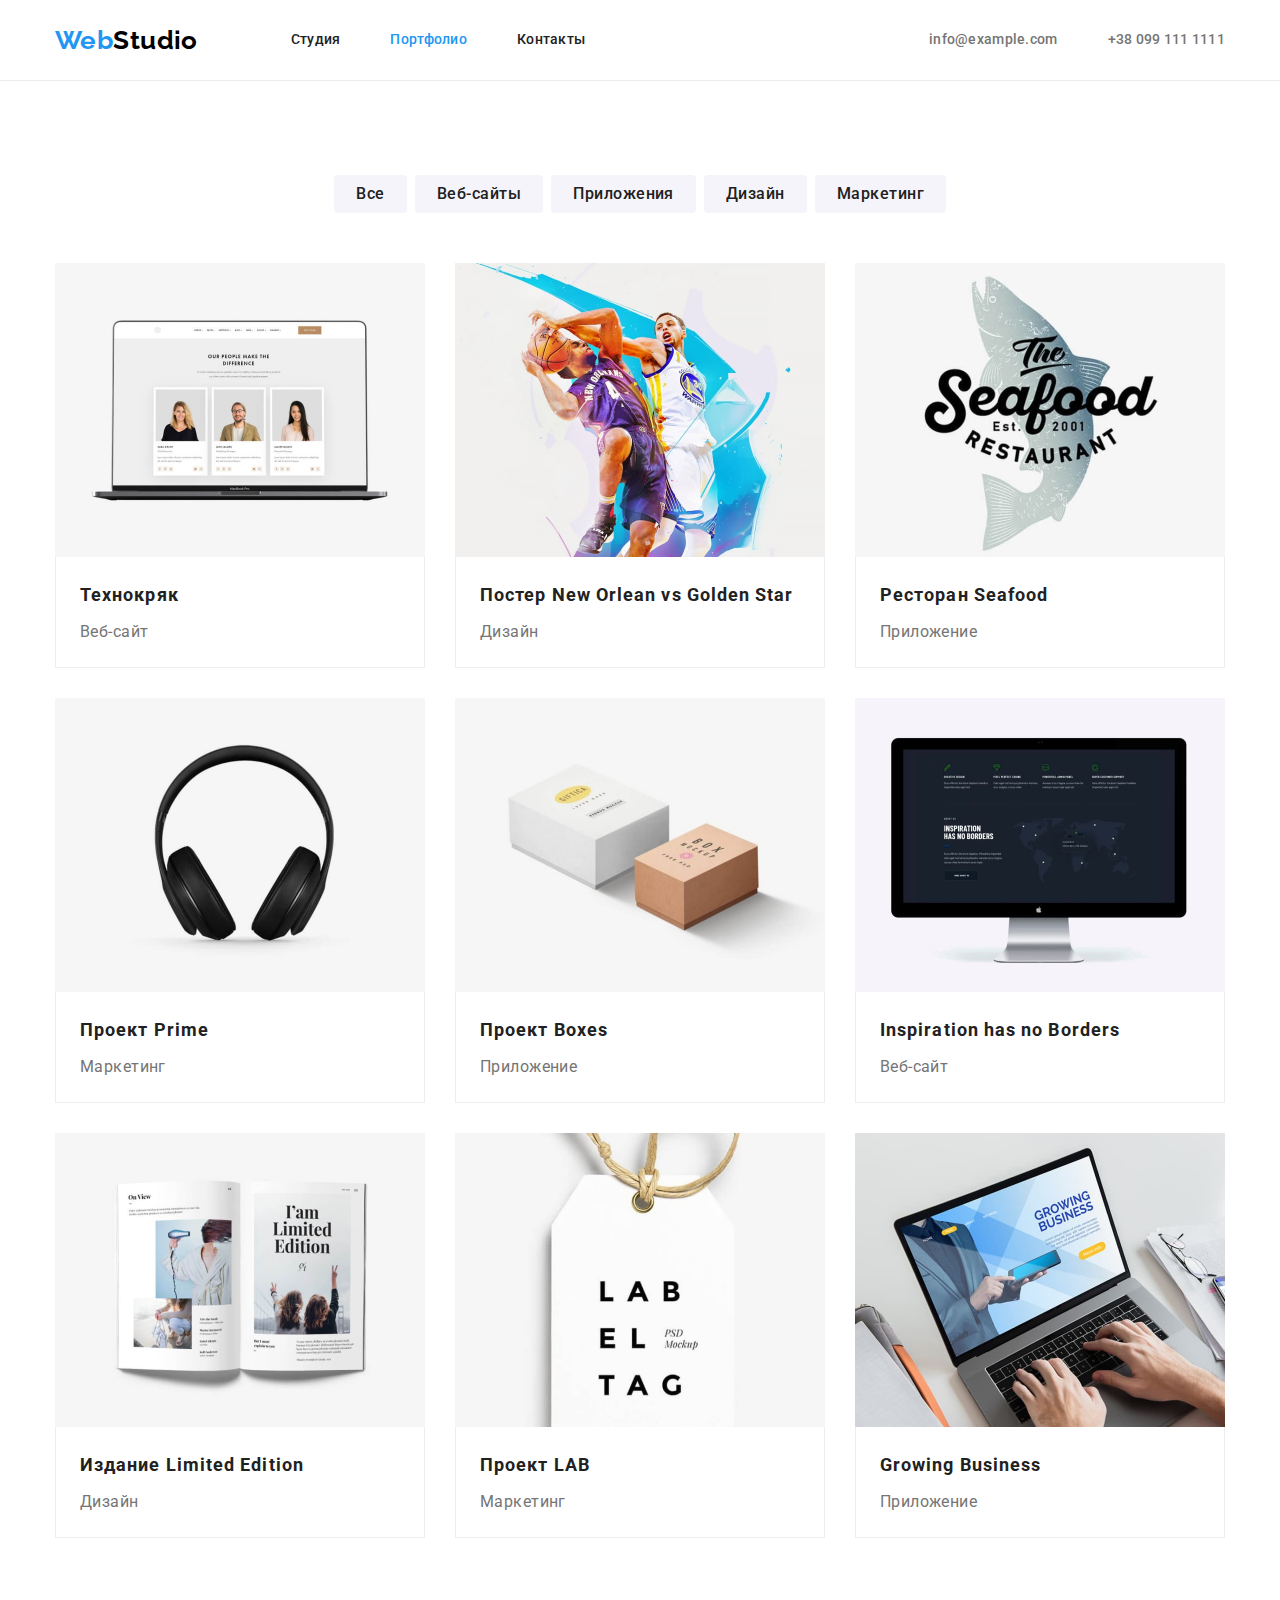
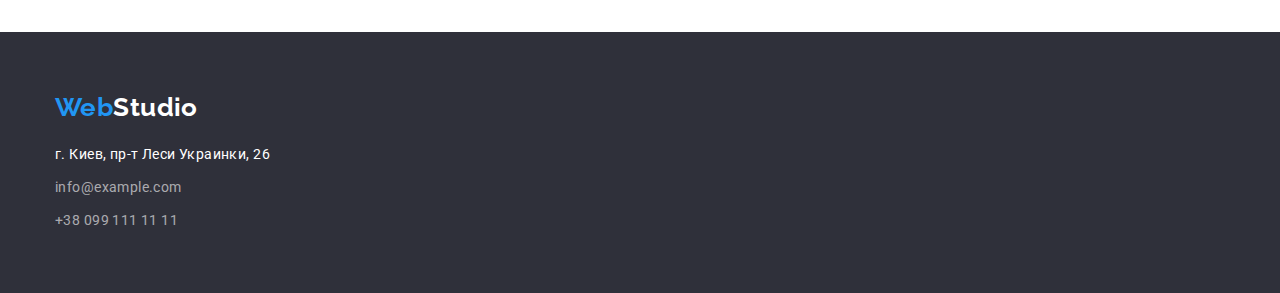
==== portfolio.html @ 6ee9e729 "Initial commit" ====
<!DOCTYPE html>
<html lang="ru">
<head>
    <meta charset="UTF-8">
    <meta http-equiv="X-UA-Compatible" content="IE=edge">
    <meta name="viewport" content="width=device-width, initial-scale=1.0">
    <title>Портфолио</title>
    <link rel="preconnect" href="https://fonts.googleapis.com">
    <link rel="preconnect" href="https://fonts.gstatic.com" crossorigin>
    <link href="https://fonts.googleapis.com/css2?family=Raleway:wght@700&family=Roboto:wght@400;500;700;900&display=swap" rel="stylesheet">
    <link rel="stylesheet" href="https://cdnjs.cloudflare.com/ajax/libs/modern-normalize/1.1.0/modern-normalize.min.css">
    <link rel="stylesheet" href="./css/styles.css">
</head>

<body>
    <header class="page-header">
        <div class="container main-nav">
            <nav class="header-nav">
                <a class="logo link" href="./index.html"><span class="first-part">Web</span><span class="second-part">Studio</span></a>
                <ul class="menu list">
                    <li class="menu-item"><a class="menu link" href="./index.html">Студия</a></li>
                    <li class="menu-item"><a class="menu link current" href="./portfolio.html">Портфолио</a></li>
                    <li class="menu-item"><a class="menu link" href="">Контакты</a></li>
                </ul>
            </nav>
            <ul class="header-contact list">
                <li class="header-contact-item"><a class="header-contact link" href="mailto:info@example.com">info@example.com</a></li>
                <li class="header-contact-item"><a class="header-contact link" href="tel:+380991111111">+38 099 111 1111</a></li>
            </ul>
        </div>
    </header>

<main>
    <section class="section">
        <div class="container">
        <h1 class="portfolio-hero">Портфолио</h1>
        <ul class="filter list">
            <li class="filter-item"><button class="btn-filter" type="button">Все</button></li>
            <li class="filter-item"><button class="btn-filter" type="button">Веб-сайты</button></li>
            <li class="filter-item"><button class="btn-filter" type="button">Приложения</button></li>
            <li class="filter-item"><button class="btn-filter" type="button">Дизайн</button></li>
            <li class="filter-item"><button class="btn-filter" type="button">Маркетинг</button></li>
        </ul>
        <ul class="work list">
            <li class="work-item">
                <a class="work link" href="">
                    <img src="./images/portfolio/image-1.jpg" alt="Веб-страница на ноутбуке" width="370" height="294">
                    <div class="project"> 
                        <h2 class="product">Технокряк</h2>
                        <p class="type">Веб-сайт</p>
                    </div>
                </a>
            </li>
            <li class="work-item">
                <a class="work link" href="">
                    <img src="./images/portfolio/image-2.jpg" alt="Баскетбольный матч" width="370" height="294">
                    <div class="project">
                        <h2 class="product">Постер New Orlean vs Golden Star</h2>
                        <p class="type">Дизайн</p>
                    </div> 
                </a>
            </li>
            <li class="work-item">
                <a class="work link" href="">
                    <img src="./images/portfolio/image-3.jpg" alt="Логотип ресторана" width="370" height="294">
                    <div class="project"> 
                        <h2 class="product">Ресторан Seafood</h2>
                        <p class="type">Приложение</p>
                    </div>
                </a>
            </li>
            <li class="work-item">
                <a class="work link" href="">
                    <img src="./images/portfolio/image-4.jpg" alt="Полноразмерные наушники" width="370" height="294">
                    <div class="project"> 
                        <h2 class="product">Проект Prime</h2>
                        <p class="type">Маркетинг</p>
                    </div>
                </a>
            </li>
            <li class="work-item">
                <a class="work link" href="">
                    <img src="./images/portfolio/image-5.jpg" alt="Коробки с логотипами" width="370" height="294">
                    <div class="project"> 
                        <h2 class="product">Проект Boxes</h2>
                        <p class="type">Приложение</p>
                    </div>
                </a>
            </li>
            <li class="work-item">
                <a class="work link" href="">
                    <img src="./images/portfolio/image-6.jpg" alt="Веб-страница на компьютере" width="370" height="294">
                    <div class="project">
                        <h2 class="product">Inspiration has no Borders</h2>
                        <p class="type">Веб-сайт</p>
                    </div>
                </a>
            </li>
            <li class="work-item">
                <a class="work link" href="">
                    <img src="./images/portfolio/image-7.jpg" alt="Разворот журнала" width="370" height="294">
                    <div class="project">
                        <h2 class="product">Издание Limited Edition</h2>
                        <p class="type">Дизайн</p>
                    </div>
                </a>
            </li>
            <li class="work-item">
                <a class="work link" href="">
                    <img src="./images/portfolio/image-8.jpg" alt="Лейбл" width="370" height="294">
                    <div class="project">
                        <h2 class="product">Проект LAB</h2>
                        <p class="type">Маркетинг</p>
                    </div>
                </a>
            </li>
            <li class="work-item">
                <a class="work link" href="">
                    <img src="./images/portfolio/image-9.jpg" alt="Человек на веб-странице" width="370" height="294">
                    <div class="project">
                        <h2 class="product">Growing Business</h2>
                        <p class="type">Приложение</p>
                    </div>
                </a>
            </li> 
        </ul>
        </div>
    </section>
</main>

<footer class="page-footer">
    <div class="container">
        <a class="logo link" href="./index.html"><span class="first-part">Web</span><span class="second-part">Studio</span></a>
        <address>
            <p class="phys-adress">г. Киев, пр-т Леси Украинки, 26</p>
            <ul class="footer-contact list">
                <li class="footer-item"><a class="footer-contact link" href="mailto:info@example.com">info@example.com</a></li>
                <li class="footer-item"><a class="footer-contact link" href="tel:+380991111111">+38 099 111 11 11</a></li>
            </ul>
        </address>
    </div>
</footer>
</body>
</html>
---- css/styles.css ----
:root {
    --main-text-color: #757575;
    --secondary-text-color: #212121;
    --second-logo-color: #000000;
    --accent-color: #FFFFFF;
    --footer-contact-color: rgba(255, 255, 255, 0.6);
    --secondary-background-color: #2F303A;
    --accent-background-color: #F5F4FA;
    --hover-color: #2196F3;
    --main-button-hover-color: #188CE8;
    --filter-button-bgc-color: rgba(245, 244, 250, 1)
}

.list {
    list-style: none;
    margin: 0;
    padding: 0;
}

.link {
    text-decoration: none;
    margin: 0;
    padding: 0;
}

img {
    display: block;
    max-width: 100%;
    height: auto;
}

.menu.link.current {
    color: var(--hover-color);
}

.container {
    width: 1200px;
    padding-left: 15px;
    padding-right: 15px;
    margin-left: auto;
    margin-right: auto;
}

.section {
    padding-top: 94px;
    padding-bottom: 94px;
}

body {
    font-family: 'Roboto', 'Arial', sans-serif;
    font-style: normal;
    font-weight: 400;
    font-size: 14px;
    line-height: 1.14; 
    letter-spacing: 0.03em;
    
    color: var(--main-text-color);
    background-color: var(--accent-color);
}

.page-header {
    border-bottom: 1px solid rgb(236,236,236);
}

.container.main-nav,
.header-nav {
    display: flex;
    align-items: center;
}

.logo.link {
    font-family: 'Raleway', "Arial", sans-serif;
    font-weight: 700;
    font-size: 26px;
    line-height: 1.19;

    margin-right: 93px;
}

.first-part {
    color: var(--hover-color);
}

.page-header .second-part {
    color: var(--second-logo-color);
}

.page-footer .second-part {
    color: var(--accent-color);
}

.menu.list, 
.header-contact.list {
    display: flex ;
}

.header-contact.list {
    margin-left: auto;
}

.menu-item {
    margin-right: 50px;
}

.menu-item:last-child {
    margin-right: 0;
}

.menu.link,
.header-contact.link {
    font-weight: 500;
    letter-spacing: 0.02em;
    
    color: var(--secondary-text-color);

    display: block;
    padding-top: 32px;
    padding-bottom: 32px;
}

.header-contact-item {
    margin-right: 50px;
}

.header-contact-item:last-child{
    margin-right: 0;
}

.header-contact.link {
    color: var(--main-text-color); 
}

.menu.link:hover,
.menu.link:focus,
.header-contact.link:hover,
.header-contact.link:focus,
.footer-contact.link:hover,
.footer-contact.link:focus {
    color: var(--hover-color);
}

.banner,
.page-footer {
    background-color: var(--secondary-background-color);
}

.banner {
    padding-top: 200px;
    padding-bottom: 200px;
    text-align: center; 
}

.hero {
    font-weight: 900;
    font-size: 44px;
    line-height: 1.36;
    letter-spacing: 0.06em;
    text-transform: uppercase;
    
    color: var(--accent-color);
    
    text-align: center;

    margin-top: 0;
    margin-bottom: 30px;
    margin-left: auto;
    margin-right: auto;
    width: 696px;
}

.btn {
    font-family: inherit;
    font-weight: 700;
    font-size: 16px;
    line-height: 1.88;
    letter-spacing: 0.06em;
    cursor: pointer;

    color: var(--accent-color);
    background-color: var(--hover-color);

    min-width: 200px;
    padding: 10px 32px;
    border: none;
    border-radius: 4px;
}

.btn:hover {
    background-color: var(--main-button-hover-color);
}

.section-title {
    font-weight: 700;
    font-size: 36px;
    line-height: 1.16;

    color: var(--secondary-text-color);

    margin-top: 0;
    margin-bottom: 50px;
    text-align: center;
}

.none {
    display: none;
}

.benefits.section {
    padding-bottom: 0;
}

.main-title {
    display: none;
}

.benefits.list {
    display: flex;
    justify-content: center;
}

.benefits-item {
    width: 270px;

    margin-right: 30px;
}

.benefits-item:last-child {
    margin-right: 0;
}

.benefits-title {
    font-weight: 700;
    font-size: 14px;
    text-transform: uppercase;
    
    color: var(--secondary-text-color);

    margin-top: 0;
    margin-bottom: 10px;
}

.text {
    line-height: 1.71;
    margin-top: 0;
    margin-bottom: 0;
}

.occupation.list {
    display: flex;
    justify-content: center;
}

.occupation-item {
    margin-right: 30px;
}

.occupation-item:last-child {
    margin-right: 0;
}

.team {
    background-color: var(--accent-background-color);
}

.team.list {
    display: flex;
    justify-content: center;
}

.team-item {
    margin-right: 30px;
}

.team-item:last-child {
    margin-right: 0;
}

.name {
    font-weight: 500;
    font-size: 16px;
    line-height: 1.19;

    color: var(--secondary-text-color);

    margin-top: 0;
    margin-bottom: 10;
}

.profession {
    font-size: 16px;
    line-height: 1.19;

    margin-top: 0;
    margin-bottom: 0;
}

.worker {
    background-color: var(--accent-color);
    text-align: center;
    padding: 30px 59px;
}

.page-footer {
    padding-top: 60px;
    padding-bottom: 60px;
}

.page-footer .logo.link {
    display: block;
    margin-right: 0;
    margin-bottom: 20px;
}

.phys-adress {
    font-style: normal;
    line-height: 1.71;
    
    color: var(--accent-color);

    margin-top: 0;
    margin-bottom: 9px;
}

.footer-item {
    margin-bottom: 9px;
}

.footer-item:last-child {
    margin-bottom: 0;
}

.footer-contact.link {
    font-style: normal;
    line-height: 1.71;
    
    color: var(--footer-contact-color);
}

/* P O R T F O L I O  */

.portfolio-hero {
    display: none;
}

.filter.list {
    display: flex;
    justify-content: center;
    margin-bottom: 50px;
}

.filter-item {
    margin-right: 8px;
}

.filter-item:last-child {
    margin-right: 0;
}

.product {
    font-weight: 700;
    font-size: 18px;
    line-height: 2;
    letter-spacing: 0.06em;
    
    color: var(--secondary-text-color);

    margin-top: 0;
    margin-bottom: 4px;
    text-align: left;
}

.type {
    font-size: 16px;
    line-height: 1.88;
   
    color: var(--main-text-color);

    margin-top: 0;
    margin-bottom: 0;
}

.btn-filter {
    font-family: inherit;
    font-weight: 500;
    font-size: 16px;
    line-height: 1.62;
    letter-spacing: 0.03em;
    
    color: var(--secondary-text-color);
    background-color: var(--filter-button-bgc-color);

    min-width: 73px;
    padding: 6px 22px;
    border: none;
    border-radius: 4px;

    cursor: pointer;
}

.btn-filter:hover,
.btn-filter:focus {
    color: var(--accent-color);
    background-color: var(--hover-color);
}

.work.list {
    display: flex;
    flex-wrap: wrap;
}

.work-item {
    width: calc((100% - 60px) / 3);
    margin-right: 30px;
    margin-bottom: 30px;
}

.work-item:nth-child(3n) {
    margin-right: 0;
} 

.work-item:nth-last-child(-n+3) {
    margin-bottom: 0;
}

.project {
    border-right: 1px solid #eeeeee;
    border-left: 1px solid #eeeeee;
    border-bottom: 1px solid #eeeeee;
    padding: 20px 24px;
}
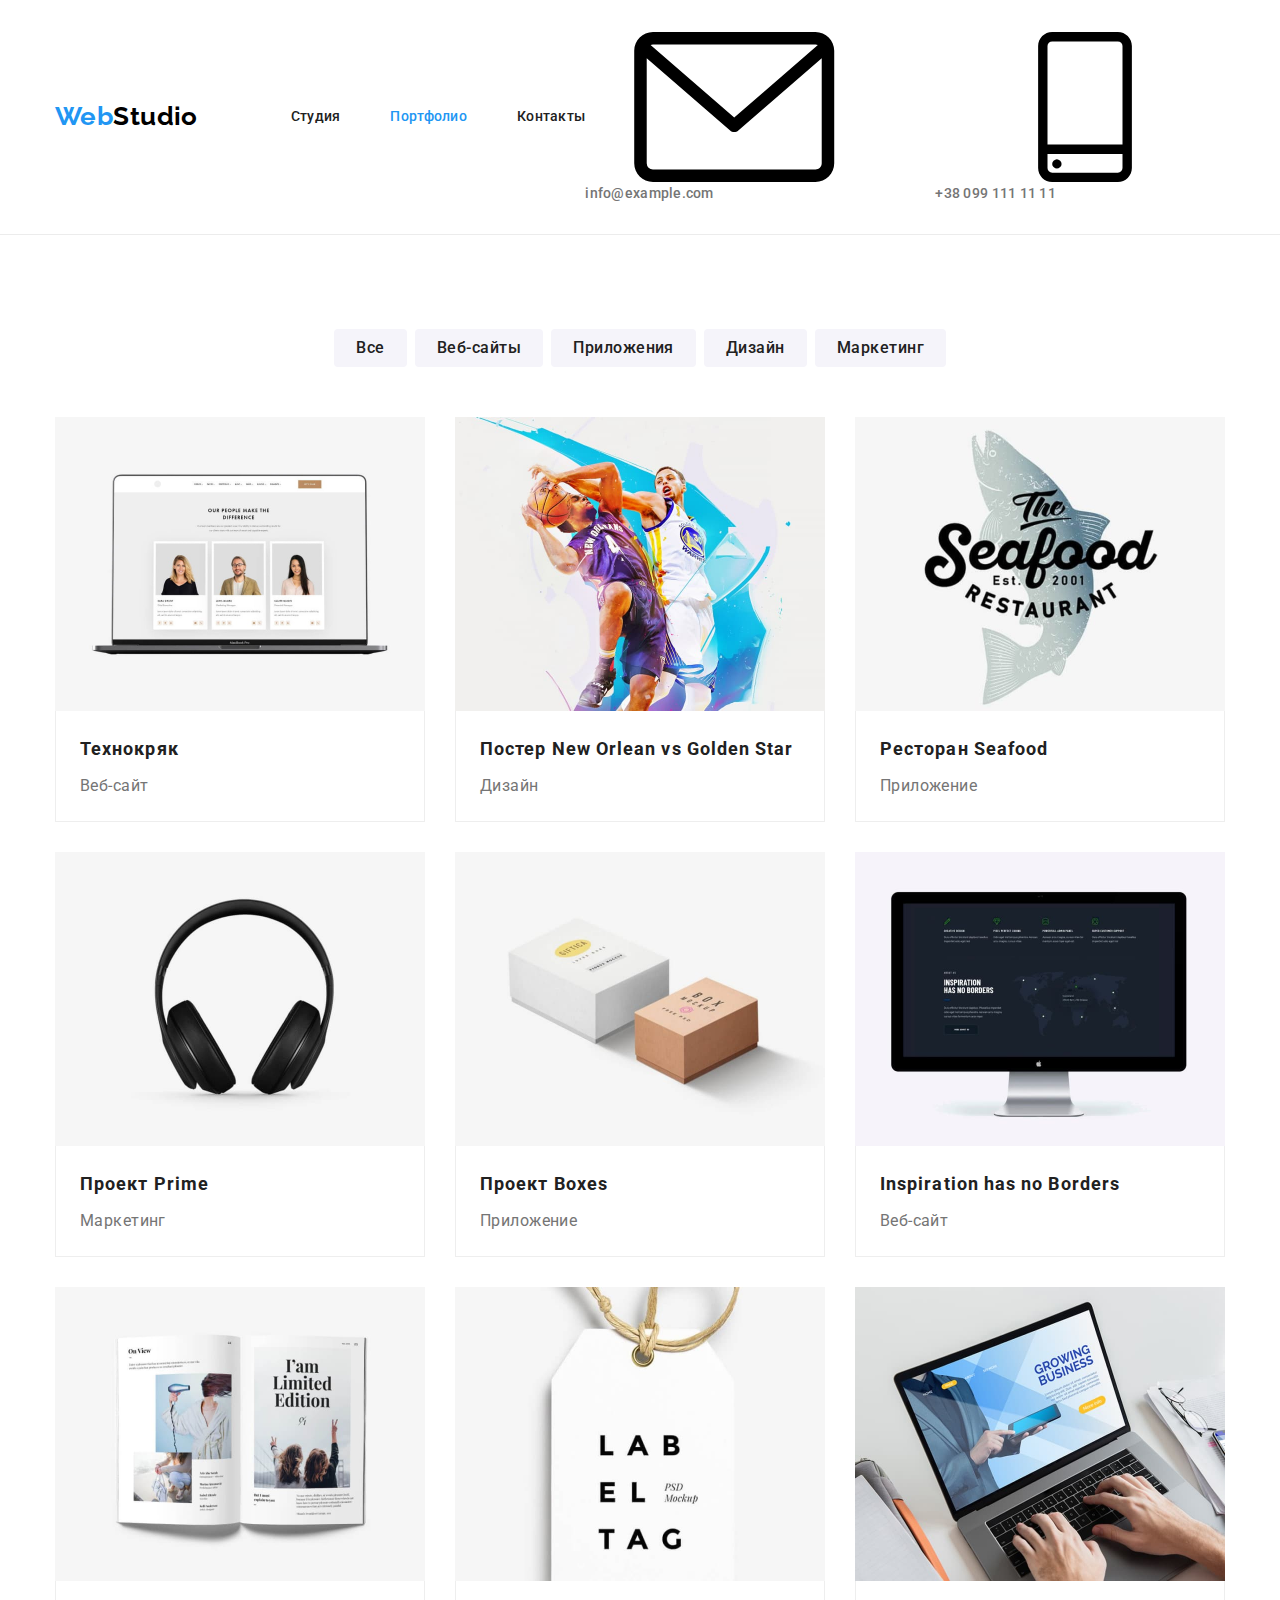
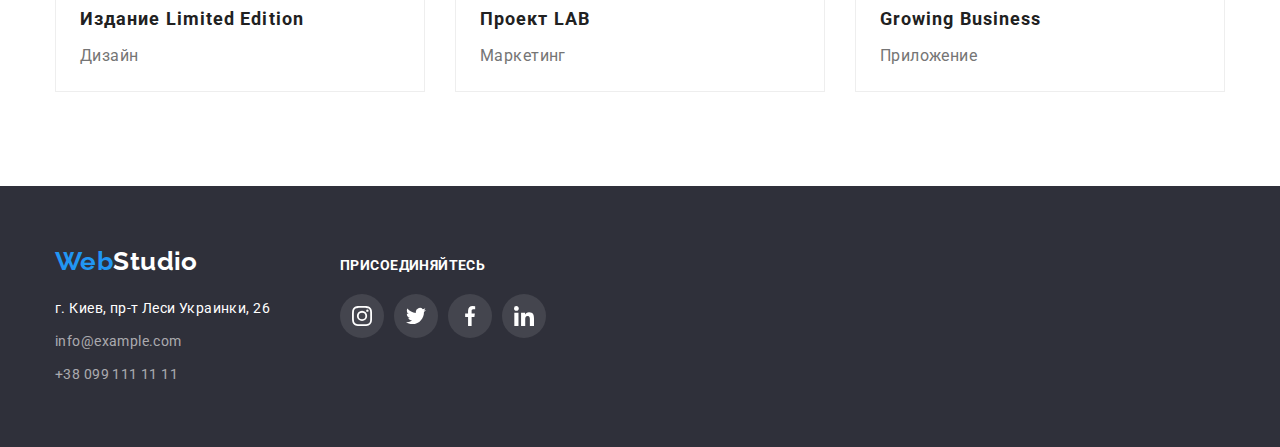
==== commit 4afe5963: "Update portfolio.html" ====
--- a/portfolio.html
+++ b/portfolio.html
@@ -24,8 +24,22 @@
                 </ul>
             </nav>
             <ul class="header-contact list">
-                <li class="header-contact-item"><a class="header-contact link" href="mailto:info@example.com">info@example.com</a></li>
-                <li class="header-contact-item"><a class="header-contact link" href="tel:+380991111111">+38 099 111 1111</a></li>
+                <li class="header-contact-item">
+                    <a class="header-contact link" href="mailto:info@example.com">
+                        <svg class="header-icon envelope">
+                            <use href="./images/icons.svg/symbol-defs.svg#icon-envelope-hover"></use>
+                        </svg>
+                        info@example.com
+                    </a>
+                </li>
+                <li class="header-contact-item">
+                    <a class="header-contact link" href="tel:+380991111111">
+                        <svg class="header-icon smartphone">
+                            <use href="./images/icons.svg/symbol-defs.svg#icon-smartphone"></use>
+                        </svg>
+                        +38 099 111 11 11
+                    </a>
+                </li>
             </ul>
         </div>
     </header>
@@ -129,15 +143,53 @@
 </main>
 
 <footer class="page-footer">
-    <div class="container">
-        <a class="logo link" href="./index.html"><span class="first-part">Web</span><span class="second-part">Studio</span></a>
-        <address>
-            <p class="phys-adress">г. Киев, пр-т Леси Украинки, 26</p>
-            <ul class="footer-contact list">
-                <li class="footer-item"><a class="footer-contact link" href="mailto:info@example.com">info@example.com</a></li>
-                <li class="footer-item"><a class="footer-contact link" href="tel:+380991111111">+38 099 111 11 11</a></li>
+    <div class="container footer-information">
+        <div class="address">
+            <a class="logo link" href="./index.html"><span class="first-part">Web</span><span
+                    class="second-part">Studio</span></a>
+            <address>
+                <p class="phys-adress">г. Киев, пр-т Леси Украинки, 26</p>
+                <ul class="footer-contact list">
+                    <li class="footer-item"><a class="footer-contact link"
+                            href="mailto:info@example.com">info@example.com</a></li>
+                    <li class="footer-item"><a class="footer-contact link" href="tel:+380991111111">+38 099 111 11
+                            11</a></li>
+                </ul>
+            </address>
+        </div>
+        <div class="join">
+            <b>Присоединяйтесь</b>
+            <ul class="social-networks list">
+                <li class="network-item">
+                    <a href="" class="network-link footer link">
+                        <svg class="network-icon">
+                            <use href="./images/icons.svg/symbol-defs.svg#icon-instagram-2"></use>
+                        </svg>
+                    </a>
+                </li>
+                <li class="network-item">
+                    <a href="" class="network-link footer link">
+                        <svg class="network-icon">
+                            <use href="./images/icons.svg/symbol-defs.svg#icon-twitter-1"></use>
+                        </svg>
+                    </a>
+                </li>
+                <li class="network-item">
+                    <a href="" class="network-link footer link">
+                        <svg class="network-icon">
+                            <use href="./images/icons.svg/symbol-defs.svg#icon-facebook-1"></use>
+                        </svg>
+                    </a>
+                </li>
+                <li class="network-item">
+                    <a href="" class="network-link footer link">
+                        <svg class="network-icon">
+                            <use href="./images/icons.svg/symbol-defs.svg#icon-linkedin-1"></use>
+                        </svg>
+                    </a>
+                </li>
             </ul>
-        </address>
+        </div>
     </div>
 </footer>
 </body>
--- a/css/styles.css
+++ b/css/styles.css
@@ -119,6 +119,7 @@
 }
 
 .header-contact-item {
+    /* display: inline-flex; */
     margin-right: 50px;
 }
 
@@ -139,15 +140,34 @@
     color: var(--hover-color);
 }
 
-.banner,
-.page-footer {
-    background-color: var(--secondary-background-color);
-}
+/* .envelope {
+    display: inline-flex;
+    align-items: center;
+    width: 16px;
+    height: 12px;
+    margin-right: 10px;
+} */
 
 .banner {
     padding-top: 200px;
     padding-bottom: 200px;
     text-align: center; 
+}
+
+.overlay {
+    max-width: 1600px;
+    height: 600px;
+    margin-left: auto;
+    margin-right: auto;
+    background-image:
+        linear-gradient(rgba(47, 48, 58, 0.4), rgba(47, 48, 58, 0.4)),
+        url("../images/hero/banner.jpg");
+    
+    background-color: #C4C4C4;
+        
+    background-repeat: no-repeat;
+    background-position: center;
+    background-size: cover;
 }
 
 .hero {
@@ -245,6 +265,23 @@
     margin-bottom: 0;
 }
 
+.icon-container {
+    width: 270px;
+    height: 120px;
+    padding-top: 25px;
+    padding-bottom: 25px;
+    margin-bottom: 30px;
+    background-color: var(--accent-background-color);
+}
+
+.icon {
+    display: block;
+    width: 70px;
+    height: 70px;
+    margin-left: auto;
+    margin-right: auto;
+}
+
 .occupation.list {
     display: flex;
     justify-content: center;
@@ -268,6 +305,8 @@
 }
 
 .team-item {
+    box-shadow: 0px 1px 3px rgba(0, 0, 0, 0.12), 0px 1px 1px rgba(0, 0, 0, 0.14), 0px 2px 1px rgba(0, 0, 0, 0.2);
+    border-radius: 0px 0px 4px 4px;
     margin-right: 30px;
 }
 
@@ -291,18 +330,58 @@
     line-height: 1.19;
 
     margin-top: 0;
-    margin-bottom: 0;
+    margin-bottom: 16px;
 }
 
 .worker {
     background-color: var(--accent-color);
     text-align: center;
-    padding: 30px 59px;
+    padding: 30px 32px;
+}
+
+.social-networks.list {
+    display: flex;
+    align-items: center;
+    margin-bottom: 0;
+}
+
+.network-item:not(:last-child) {
+    margin-right: 10px;
+}
+
+.network-item {
+    width: 44px;
+    height: 44px;
+}
+
+.network-link {
+    display: inline-block;
+    color: #afb1b8;
+    padding: 12px 12px;
+    border-radius: 50%;
+}
+
+.network-link:hover,
+.network-link:focus {
+    color: var(--accent-color);
+    background-color: var(--hover-color) ;
+}
+
+.network-icon {
+    display: flex;
+    fill: currentColor;
+    width: 20px;
+    height: 20px;
 }
 
 .page-footer {
+    background-color: var(--secondary-background-color);
     padding-top: 60px;
     padding-bottom: 60px;
+}
+
+.address {
+    margin-right: 70px;
 }
 
 .page-footer .logo.link {
@@ -334,6 +413,25 @@
     line-height: 1.71;
     
     color: var(--footer-contact-color);
+}
+
+.footer-information {
+    display: flex;
+}
+
+.join > b {
+    font-weight: 700;
+    text-transform: uppercase;
+    color: var(--accent-color);
+
+    display: block;
+    padding-top: 12px;
+    margin-bottom: 20px;
+}
+
+.footer {
+    color: var(--accent-color);
+    background-color: #44454e;
 }
 
 /* P O R T F O L I O  */
@@ -427,4 +525,4 @@
     border-left: 1px solid #eeeeee;
     border-bottom: 1px solid #eeeeee;
     padding: 20px 24px;
-}+}
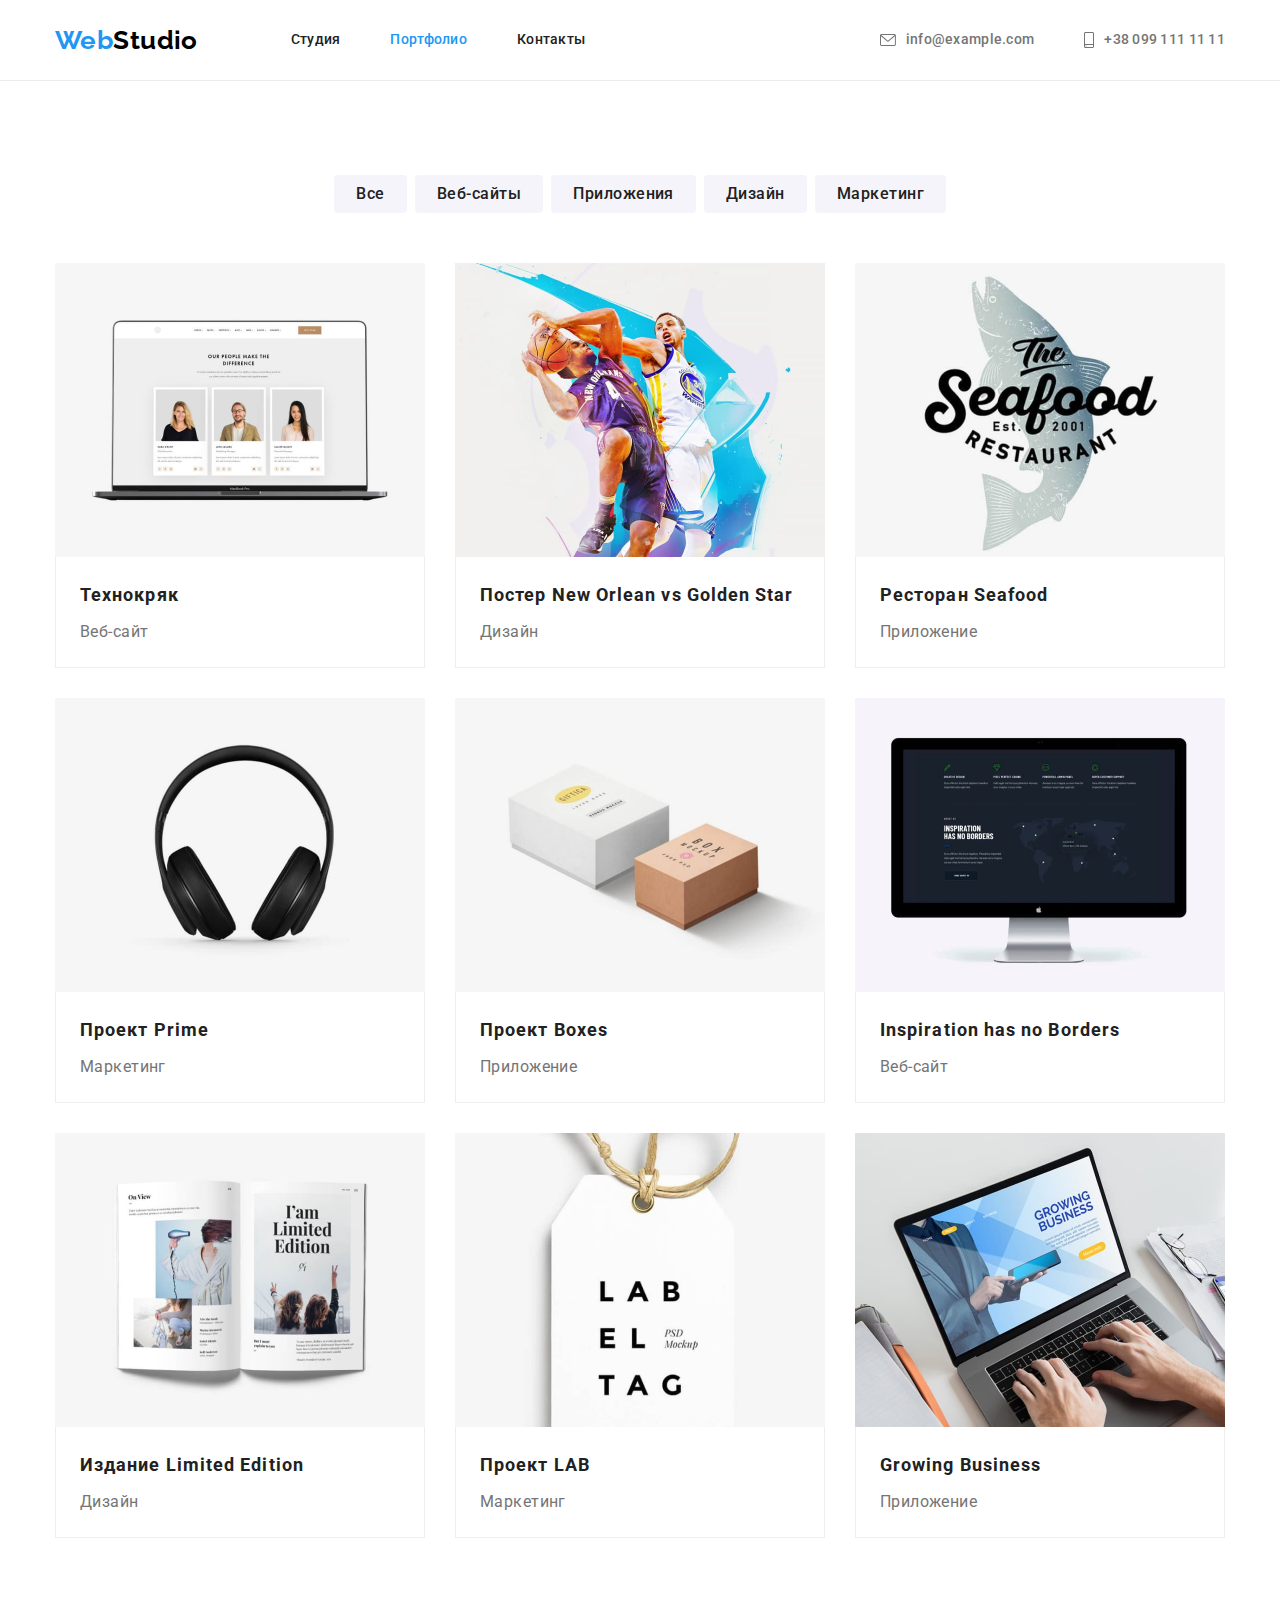
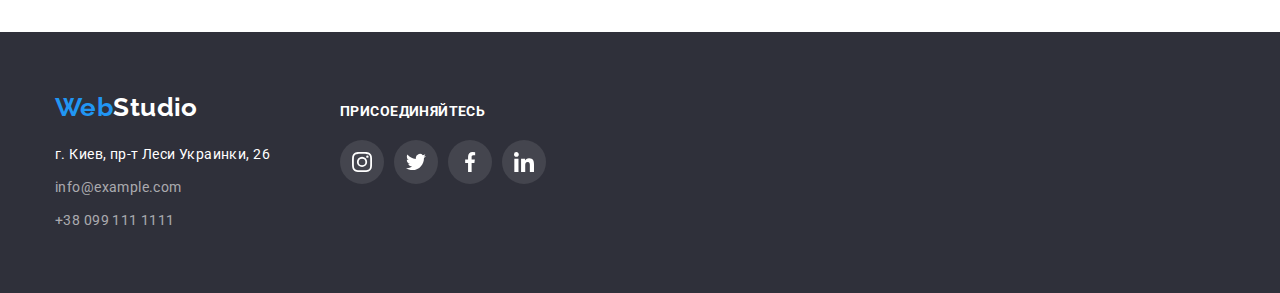
==== commit 7b1bf5ed: "Update portfolio.html" ====
--- a/portfolio.html
+++ b/portfolio.html
@@ -145,15 +145,12 @@
 <footer class="page-footer">
     <div class="container footer-information">
         <div class="address">
-            <a class="logo link" href="./index.html"><span class="first-part">Web</span><span
-                    class="second-part">Studio</span></a>
+            <a class="logo link" href="./index.html"><span class="first-part">Web</span><span class="second-part">Studio</span></a>
             <address>
                 <p class="phys-adress">г. Киев, пр-т Леси Украинки, 26</p>
                 <ul class="footer-contact list">
-                    <li class="footer-item"><a class="footer-contact link"
-                            href="mailto:info@example.com">info@example.com</a></li>
-                    <li class="footer-item"><a class="footer-contact link" href="tel:+380991111111">+38 099 111 11
-                            11</a></li>
+                    <li class="footer-item"><a class="footer-contact link" href="mailto:info@example.com">info@example.com</a></li>
+                    <li class="footer-item"><a class="footer-contact link" href="tel:+380991111111">+38 099 111 1111</a></li>
                 </ul>
             </address>
         </div>
@@ -161,28 +158,28 @@
             <b>Присоединяйтесь</b>
             <ul class="social-networks list">
                 <li class="network-item">
-                    <a href="" class="network-link footer link">
+                    <a href="" class="network-link footer link" aria-label="Instagram">
                         <svg class="network-icon">
                             <use href="./images/icons.svg/symbol-defs.svg#icon-instagram-2"></use>
                         </svg>
                     </a>
                 </li>
                 <li class="network-item">
-                    <a href="" class="network-link footer link">
+                    <a href="" class="network-link footer link" aria-label="Twitter">
                         <svg class="network-icon">
                             <use href="./images/icons.svg/symbol-defs.svg#icon-twitter-1"></use>
                         </svg>
                     </a>
                 </li>
                 <li class="network-item">
-                    <a href="" class="network-link footer link">
+                    <a href="" class="network-link footer link" aria-label="Facebook">
                         <svg class="network-icon">
                             <use href="./images/icons.svg/symbol-defs.svg#icon-facebook-1"></use>
                         </svg>
                     </a>
                 </li>
                 <li class="network-item">
-                    <a href="" class="network-link footer link">
+                    <a href="" class="network-link footer link" aria-label="LinkedIn">
                         <svg class="network-icon">
                             <use href="./images/icons.svg/symbol-defs.svg#icon-linkedin-1"></use>
                         </svg>
--- a/css/styles.css
+++ b/css/styles.css
@@ -119,7 +119,6 @@
 }
 
 .header-contact-item {
-    /* display: inline-flex; */
     margin-right: 50px;
 }
 
@@ -129,6 +128,8 @@
 
 .header-contact.link {
     color: var(--main-text-color); 
+    display: flex;
+    align-items: center;
 }
 
 .menu.link:hover,
@@ -140,13 +141,22 @@
     color: var(--hover-color);
 }
 
-/* .envelope {
-    display: inline-flex;
-    align-items: center;
+.header-icon {
+    display: inline-block;
+    margin-right: 10px;
+    
+    fill: currentColor;
+}
+
+.envelope {
     width: 16px;
     height: 12px;
-    margin-right: 10px;
-} */
+}
+
+.smartphone {
+    width: 10px;
+    height: 16px;
+}
 
 .banner {
     padding-top: 200px;
@@ -345,13 +355,13 @@
     margin-bottom: 0;
 }
 
-.network-item:not(:last-child) {
-    margin-right: 10px;
-}
-
 .network-item {
     width: 44px;
     height: 44px;
+}
+
+.network-item:not(:last-child) {
+    margin-right: 10px;
 }
 
 .network-link {
@@ -372,6 +382,47 @@
     fill: currentColor;
     width: 20px;
     height: 20px;
+}
+
+.customers-list {
+    display: flex;
+    align-items: center;
+    margin-bottom: 0;
+}
+
+ .customers-item {
+    box-sizing: border-box;
+    width: 170px;
+    height: 92px;
+    border: 1px solid #AFB1B8;
+    border-radius: 4px;
+} 
+
+.customers-item:not(:last-child) {
+    margin-right: 30px;
+}
+
+.customers-item:hover,
+.customers-item:focus {
+    border-color: #2196F3;
+}
+
+.customers-link {
+    display: inline-block;
+    padding: 16px 32px;
+    color: #afb1b8;
+}
+
+.customers-link:hover,
+.customers-link:focus {
+    color: #2196F3;
+    /* border-color: #2196F3; */
+}
+
+.customer-icon {
+    width: 106px;
+    height: 60px;
+    fill: currentColor;
 }
 
 .page-footer {
@@ -499,6 +550,7 @@
 .btn-filter:focus {
     color: var(--accent-color);
     background-color: var(--hover-color);
+    box-shadow: 0px 3px 1px rgba(0, 0, 0, 0.1), 0px 1px 2px rgba(0, 0, 0, 0.08), 0px 2px 2px rgba(0, 0, 0, 0.12);
 }
 
 .work.list {
@@ -526,3 +578,8 @@
     border-bottom: 1px solid #eeeeee;
     padding: 20px 24px;
 }
+
+.work-item:hover,
+.work-item:focus {
+    box-shadow: 0px 1px 1px rgba(0, 0, 0, 0.12), 0px 4px 4px rgba(0, 0, 0, 0.06), 1px 4px 6px rgba(0, 0, 0, 0.16);
+}